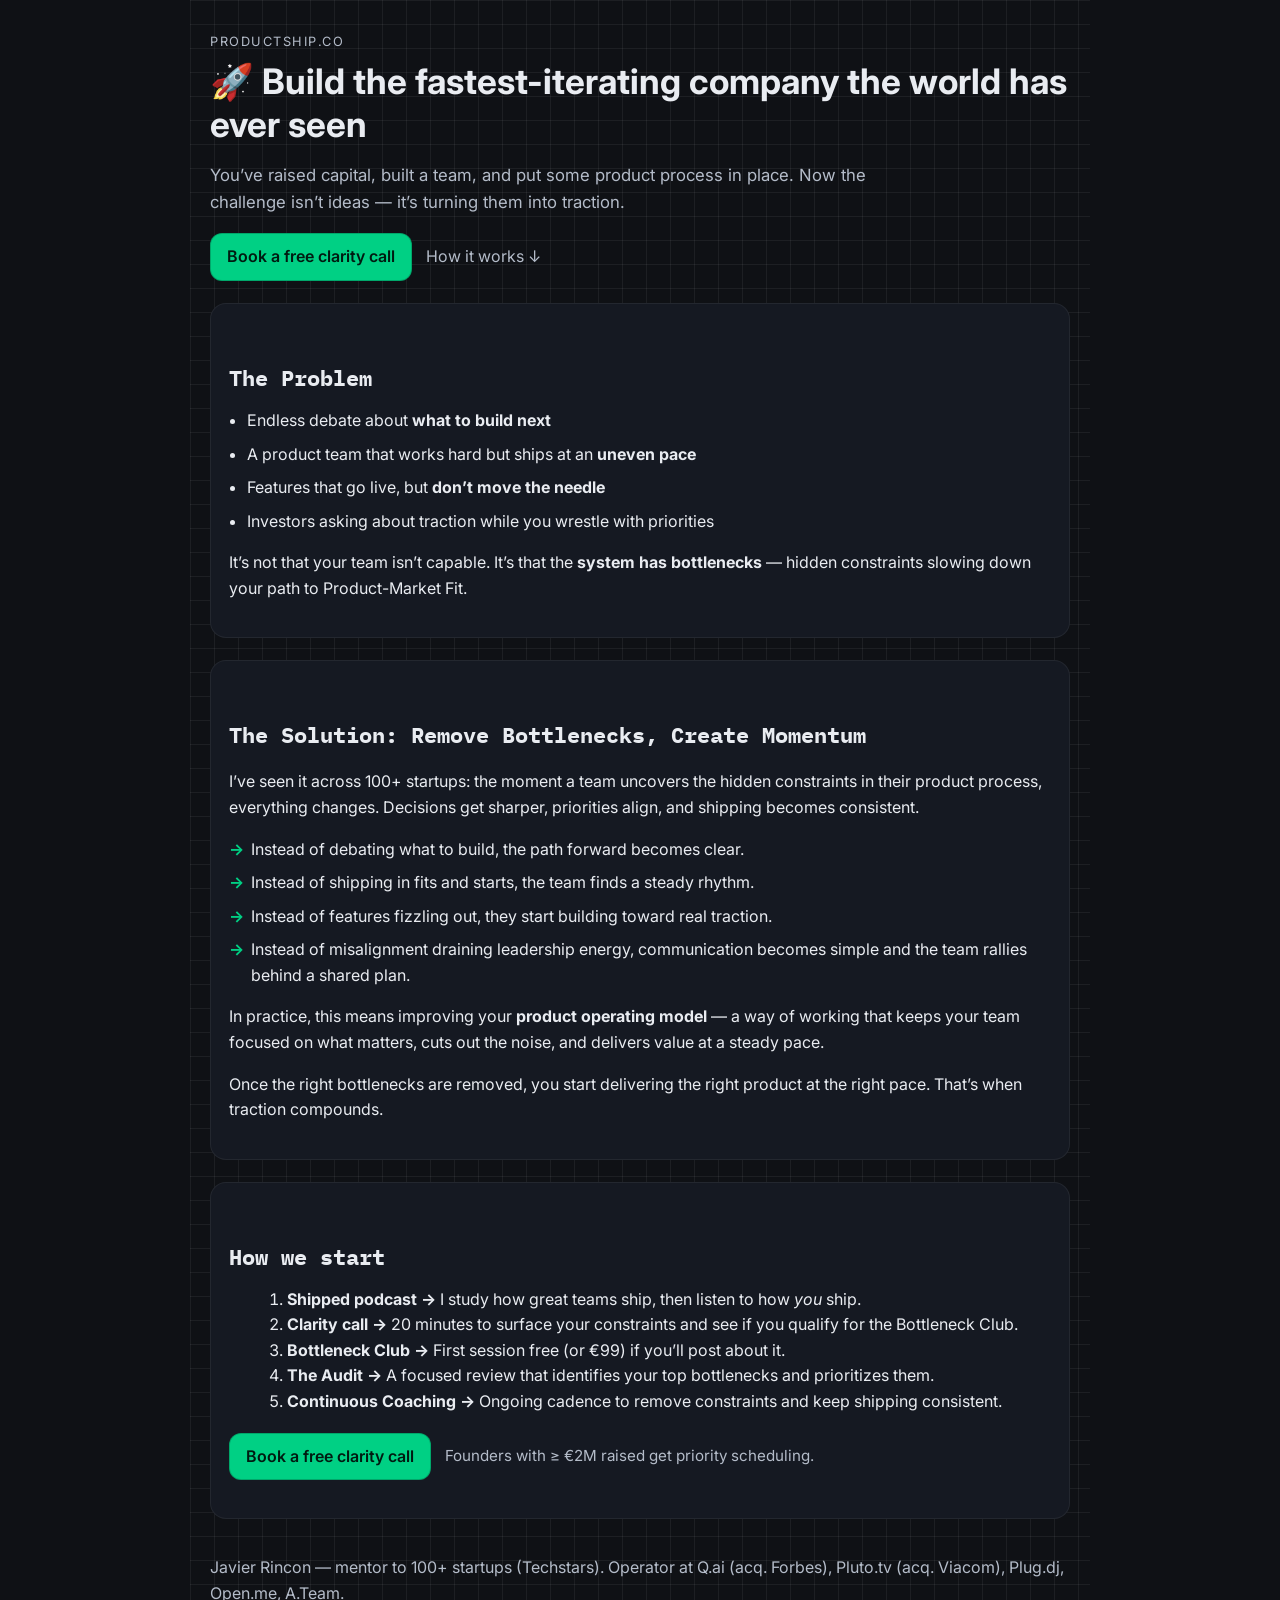
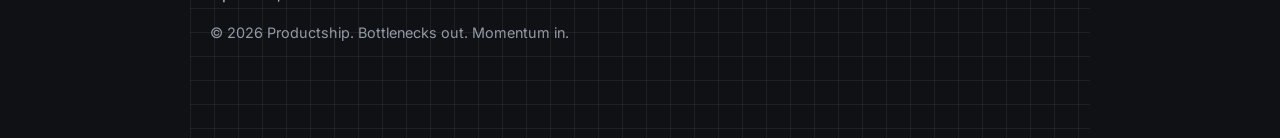
==== index.html @ 6538e162 "Initial commit: one-pager" ====
<!doctype html>
<html lang="en">
<head>
  <meta charset="utf-8" />
  <meta name="viewport" content="width=device-width,initial-scale=1" />
  <title>Productship — Bottlenecks out. Momentum in.</title>
  <meta name="description" content="Remove product bottlenecks, ship with rhythm, and compound traction. For founders with >€2M raised who want consistent delivery and smarter prioritization." />
  <meta name="robots" content="index,follow" />
  <link rel="icon" href="/favicon.svg" type="image/svg+xml" />
  <link href="https://fonts.googleapis.com/css2?family=Inter:wght@400;500;700&family=IBM+Plex+Mono:wght@500&display=swap" rel="stylesheet">
  <link rel="stylesheet" href="/styles.css" />
</head>
<body>
  <main class="wrap">
    <header class="hero">
      <div class="eyebrow">productship.co</div>
      <h1>🚀 Build the fastest-iterating company the world has ever seen</h1>
      <p class="lead">
        You’ve raised capital, built a team, and put some product process in place.
        Now the challenge isn’t ideas — it’s turning them into traction.
      </p>
      <div class="cta-row">
        <a class="btn" href="https://calendly.com/YOUR-SLUG/clarity-call" target="_blank" rel="noopener">Book a free clarity call</a>
        <a class="muted" href="#how">How it works ↓</a>
      </div>
    </header>

    <section class="section" id="problem">
      <h2>The Problem</h2>
      <ul class="bullets">
        <li>Endless debate about <strong>what to build next</strong></li>
        <li>A product team that works hard but ships at an <strong>uneven pace</strong></li>
        <li>Features that go live, but <strong>don’t move the needle</strong></li>
        <li>Investors asking about traction while you wrestle with priorities</li>
      </ul>
      <p>
        It’s not that your team isn’t capable. It’s that the <strong>system has bottlenecks</strong> —
        hidden constraints slowing down your path to Product-Market Fit.
      </p>
    </section>

    <section class="section" id="solution">
      <h2>The Solution: Remove Bottlenecks, Create Momentum</h2>
      <p>
        I’ve seen it across 100+ startups: the moment a team uncovers the hidden constraints in their
        product process, everything changes. Decisions get sharper, priorities align, and shipping becomes consistent.
      </p>
      <ul class="arrows">
        <li>Instead of debating what to build, the path forward becomes clear.</li>
        <li>Instead of shipping in fits and starts, the team finds a steady rhythm.</li>
        <li>Instead of features fizzling out, they start building toward real traction.</li>
        <li>Instead of misalignment draining leadership energy, communication becomes simple and the team rallies behind a shared plan.</li>
      </ul>
      <p>
        In practice, this means improving your <strong>product operating model</strong> — a way of working that keeps your team focused on what matters,
        cuts out the noise, and delivers value at a steady pace.
      </p>
      <p>
        Once the right bottlenecks are removed, you start delivering the right product at the right pace.
        That’s when traction compounds.
      </p>
    </section>

    <section class="section" id="how">
      <h2>How we start</h2>
      <ol class="steps">
        <li><strong>Shipped podcast →</strong> I study how great teams ship, then listen to how <em>you</em> ship.</li>
        <li><strong>Clarity call →</strong> 20 minutes to surface your constraints and see if you qualify for the Bottleneck Club.</li>
        <li><strong>Bottleneck Club →</strong> First session free (or €99) if you’ll post about it.</li>
        <li><strong>The Audit →</strong> A focused review that identifies your top bottlenecks and prioritizes them.</li>
        <li><strong>Continuous Coaching →</strong> Ongoing cadence to remove constraints and keep shipping consistent.</li>
      </ol>
      <div class="cta-row">
        <a class="btn" href="https://calendly.com/YOUR-SLUG/clarity-call" target="_blank" rel="noopener">Book a free clarity call</a>
        <span class="alt-note">Founders with ≥ €2M raised get priority scheduling.</span>
      </div>
    </section>

    <footer class="footer">
      <p class="sig">
        Javier Rincon — mentor to 100+ startups (Techstars). Operator at Q.ai (acq. Forbes), Pluto.tv (acq. Viacom), Plug.dj, Open.me, A.Team.
      </p>
      <p class="tiny">© <span id="y"></span> Productship. Bottlenecks out. Momentum in.</p>
    </footer>
  </main>

  <script>
    document.getElementById("y").textContent = new Date().getFullYear();
  </script>
</body>
</html>
---- styles.css ----
:root{
  --bg:#0f1115;
  --fg:#e9ecf1;
  --muted:#b4bcc9;
  --accent:#00d084;
  --card:#151922;
  --grid:rgba(255,255,255,0.06);
}
*{box-sizing:border-box}
html,body{height:100%}
body{
  margin:0; background:var(--bg); color:var(--fg);
  font-family:Inter, system-ui, -apple-system, Segoe UI, Roboto, Arial;
  line-height:1.6; -webkit-font-smoothing:antialiased;
}
.wrap{max-width:900px; margin:0 auto; padding:32px 20px 80px;
  background-image:
    linear-gradient(to right, var(--grid) 1px, transparent 1px),
    linear-gradient(to bottom, var(--grid) 1px, transparent 1px);
  background-size:24px 24px;
}
.eyebrow{color:var(--muted); text-transform:uppercase; letter-spacing:.12em; font-size:.8rem}
h1{font-size:2.2rem; line-height:1.2; margin:8px 0 8px}
h2{font-size:1.4rem; margin:36px 0 12px; font-family:"IBM Plex Mono", monospace}
.lead{color:var(--muted); font-size:1.05rem; max-width:60ch}
.section{background:var(--card); padding:20px 18px; border-radius:16px; margin-top:22px; border:1px solid rgba(255,255,255,0.06)}
ul.bullets{padding-left:18px; margin:10px 0}
ul.bullets li{margin:8px 0}
ul.arrows{list-style:none; padding-left:0; margin:14px 0}
ul.arrows li{margin:8px 0; padding-left:22px; position:relative}
ul.arrows li::before{content:"→"; position:absolute; left:0; top:0; color:var(--accent); font-weight:700}
ol.steps{margin:10px 0 0 18px}
.btn{display:inline-block; padding:10px 16px; border-radius:12px; font-weight:600;
  text-decoration:none; color:#001b11; background:var(--accent); border:1px solid rgba(0,0,0,0.2)}
.btn:hover{filter:brightness(0.95)}
.muted{color:var(--muted); text-decoration:none}
.muted:hover{text-decoration:underline}
.cta-row{display:flex; gap:14px; align-items:center; margin:18px 0}
.alt-note{color:var(--muted); font-size:.95rem}
.hero{margin-bottom:10px}
.footer{margin-top:36px; color:var(--muted)}
.sig{margin-bottom:8px}
.tiny{opacity:.8; font-size:.9rem}
@media (max-width:600px){
  h1{font-size:1.8rem}
  .cta-row{flex-direction:column; align-items:flex-start}
}
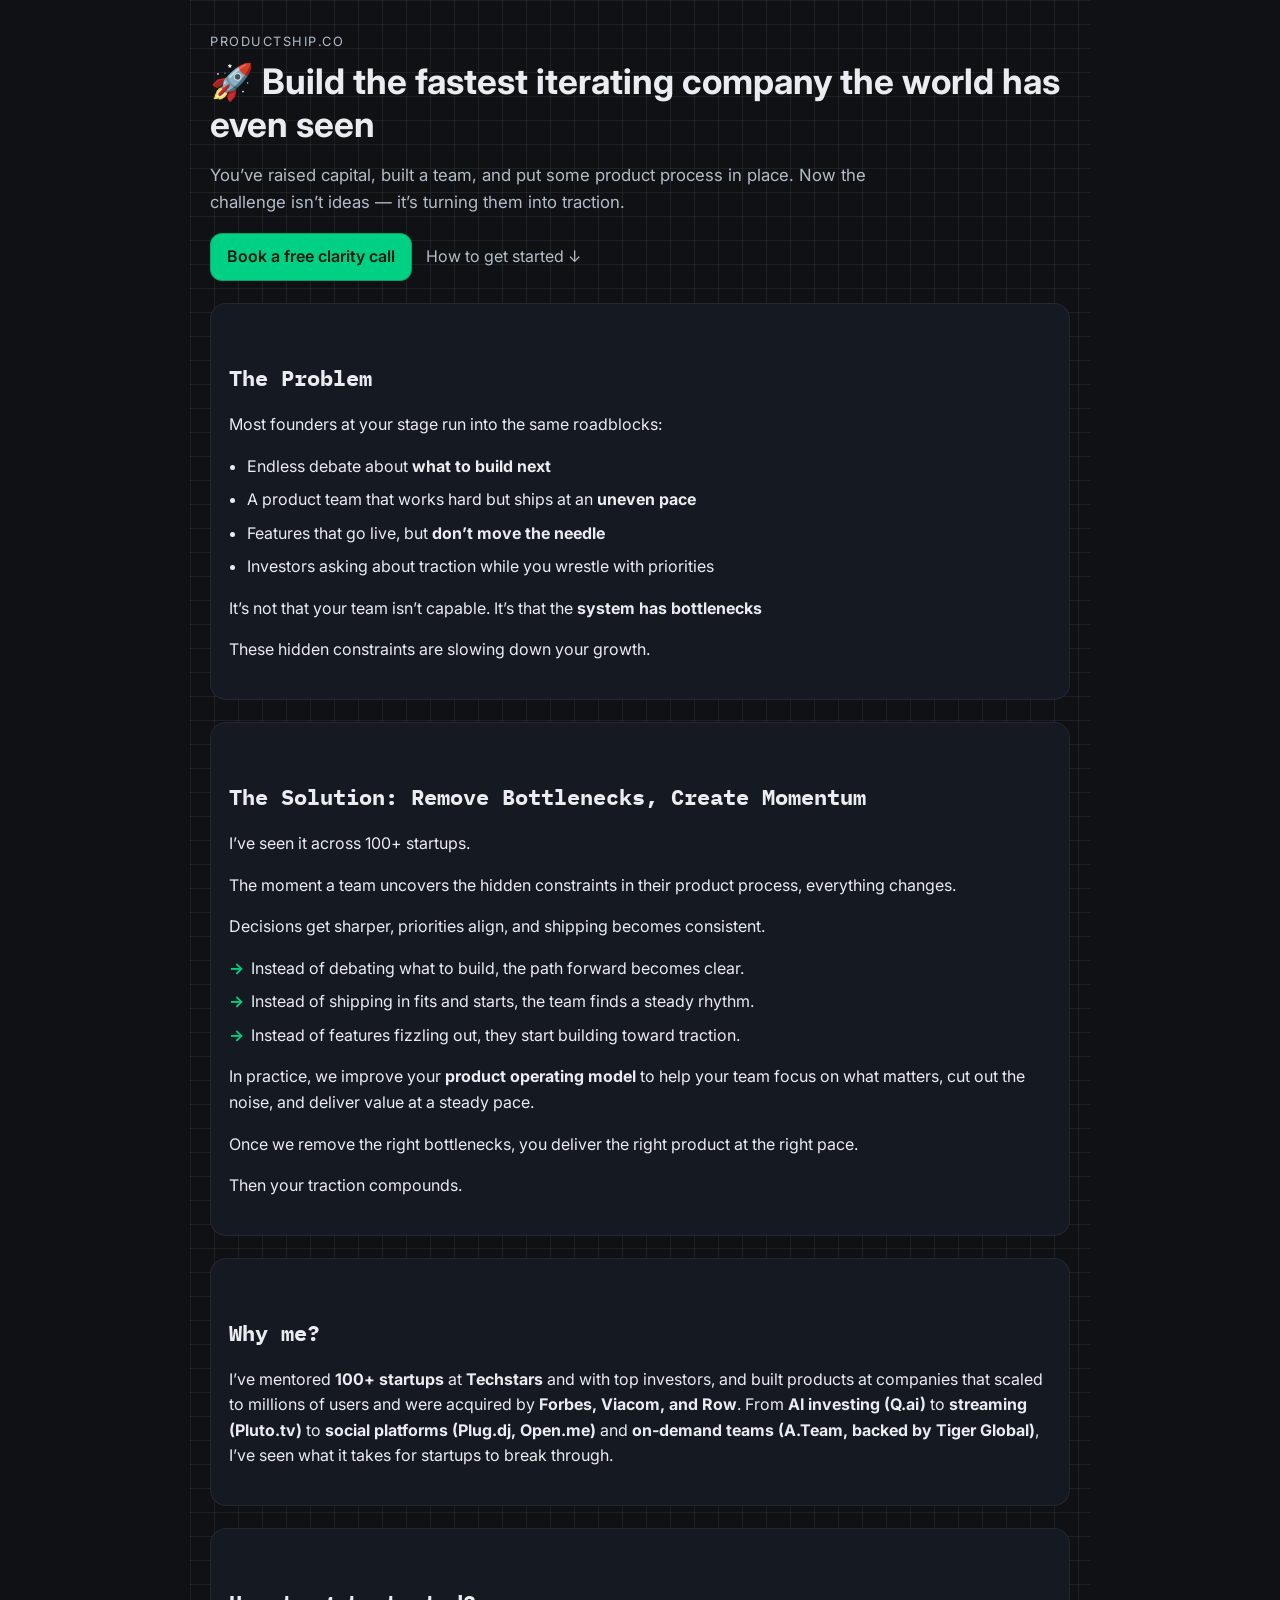
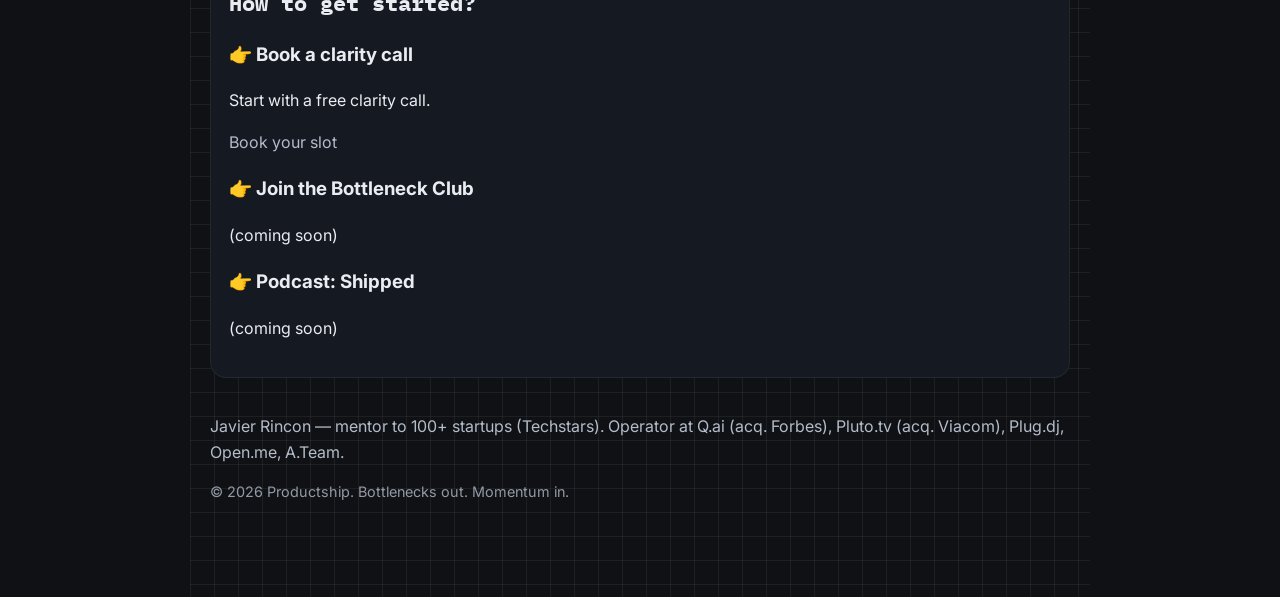
==== commit edae9259: "text updates" ====
--- a/index.html
+++ b/index.html
@@ -14,65 +14,77 @@
   <main class="wrap">
     <header class="hero">
       <div class="eyebrow">productship.co</div>
-      <h1>🚀 Build the fastest-iterating company the world has ever seen</h1>
+      <h1>🚀 Build the fastest iterating company the world has even seen</h1>
       <p class="lead">
         You’ve raised capital, built a team, and put some product process in place.
         Now the challenge isn’t ideas — it’s turning them into traction.
       </p>
       <div class="cta-row">
-        <a class="btn" href="https://calendly.com/YOUR-SLUG/clarity-call" target="_blank" rel="noopener">Book a free clarity call</a>
-        <a class="muted" href="#how">How it works ↓</a>
+        <a class="btn" href="https://cal.com/javierrincon/30min" target="_blank" rel="noopener">Book a free clarity call</a>
+        <a class="muted" href="#get-started">How to get started ↓</a>
       </div>
     </header>
 
     <section class="section" id="problem">
       <h2>The Problem</h2>
+      <p>
+        Most founders at your stage run into the same roadblocks:
+      </p>
       <ul class="bullets">
         <li>Endless debate about <strong>what to build next</strong></li>
         <li>A product team that works hard but ships at an <strong>uneven pace</strong></li>
         <li>Features that go live, but <strong>don’t move the needle</strong></li>
         <li>Investors asking about traction while you wrestle with priorities</li>
       </ul>
-      <p>
-        It’s not that your team isn’t capable. It’s that the <strong>system has bottlenecks</strong> —
-        hidden constraints slowing down your path to Product-Market Fit.
-      </p>
+      <p>It’s not that your team isn’t capable. It’s that the <strong>system has bottlenecks</strong></p>
+      <p>These hidden constraints are slowing down your growth.</p>
     </section>
 
     <section class="section" id="solution">
       <h2>The Solution: Remove Bottlenecks, Create Momentum</h2>
-      <p>
-        I’ve seen it across 100+ startups: the moment a team uncovers the hidden constraints in their
-        product process, everything changes. Decisions get sharper, priorities align, and shipping becomes consistent.
-      </p>
+      <p>I’ve seen it across 100+ startups.</p>
+      <p> The moment a team uncovers the hidden constraints in their product process, everything changes.</p>
+      <p> Decisions get sharper, priorities align, and shipping becomes consistent.</p>
       <ul class="arrows">
         <li>Instead of debating what to build, the path forward becomes clear.</li>
         <li>Instead of shipping in fits and starts, the team finds a steady rhythm.</li>
-        <li>Instead of features fizzling out, they start building toward real traction.</li>
-        <li>Instead of misalignment draining leadership energy, communication becomes simple and the team rallies behind a shared plan.</li>
+        <li>Instead of features fizzling out, they start building toward traction.</li>
       </ul>
       <p>
-        In practice, this means improving your <strong>product operating model</strong> — a way of working that keeps your team focused on what matters,
-        cuts out the noise, and delivers value at a steady pace.
+        In practice, we improve your <strong>product operating model</strong> to help your team focus on what matters,
+        cut out the noise, and deliver value at a steady pace.
       </p>
+      <p>Once we remove the right bottlenecks, you deliver the right product at the right pace.</p>
+      <p>Then your traction compounds.</p>
+    </section>
+
+    <section class="section" id="why">
+      <h2>Why me?</h2>
       <p>
-        Once the right bottlenecks are removed, you start delivering the right product at the right pace.
-        That’s when traction compounds.
+        I’ve mentored <strong>100+ startups</strong> at <strong>Techstars</strong> and with top investors,
+        and built products at companies that scaled to millions of users and were acquired by
+        <strong>Forbes, Viacom, and Row</strong>. From <strong>AI investing (Q.ai)</strong> to
+        <strong>streaming (Pluto.tv)</strong> to <strong>social platforms (Plug.dj, Open.me)</strong> and
+        <strong>on-demand teams (A.Team, backed by Tiger Global)</strong>, I’ve seen what it takes for startups to break through.
       </p>
     </section>
 
-    <section class="section" id="how">
-      <h2>How we start</h2>
-      <ol class="steps">
-        <li><strong>Shipped podcast →</strong> I study how great teams ship, then listen to how <em>you</em> ship.</li>
-        <li><strong>Clarity call →</strong> 20 minutes to surface your constraints and see if you qualify for the Bottleneck Club.</li>
-        <li><strong>Bottleneck Club →</strong> First session free (or €99) if you’ll post about it.</li>
-        <li><strong>The Audit →</strong> A focused review that identifies your top bottlenecks and prioritizes them.</li>
-        <li><strong>Continuous Coaching →</strong> Ongoing cadence to remove constraints and keep shipping consistent.</li>
-      </ol>
-      <div class="cta-row">
-        <a class="btn" href="https://calendly.com/YOUR-SLUG/clarity-call" target="_blank" rel="noopener">Book a free clarity call</a>
-        <span class="alt-note">Founders with ≥ €2M raised get priority scheduling.</span>
+    <section class="section" id="get-started">
+      <h2>How to get started?</h2>
+      <div class="tiles">
+        <div class="tile">
+          <h3>👉 Book a clarity call</h3>
+          <p>Start with a free clarity call.</p>
+          <p><a class="muted underline" href="https://calendly.com/YOUR-SLUG/clarity-call" target="_blank" rel="noopener">Book your slot</a></p>
+        </div>
+        <div class="tile">
+          <h3>👉 Join the Bottleneck Club</h3>
+          <p>(coming soon)</p>
+        </div>
+        <div class="tile">
+          <h3>👉 Podcast: Shipped</h3>
+          <p>(coming soon)</p>
+        </div>
       </div>
     </section>
 
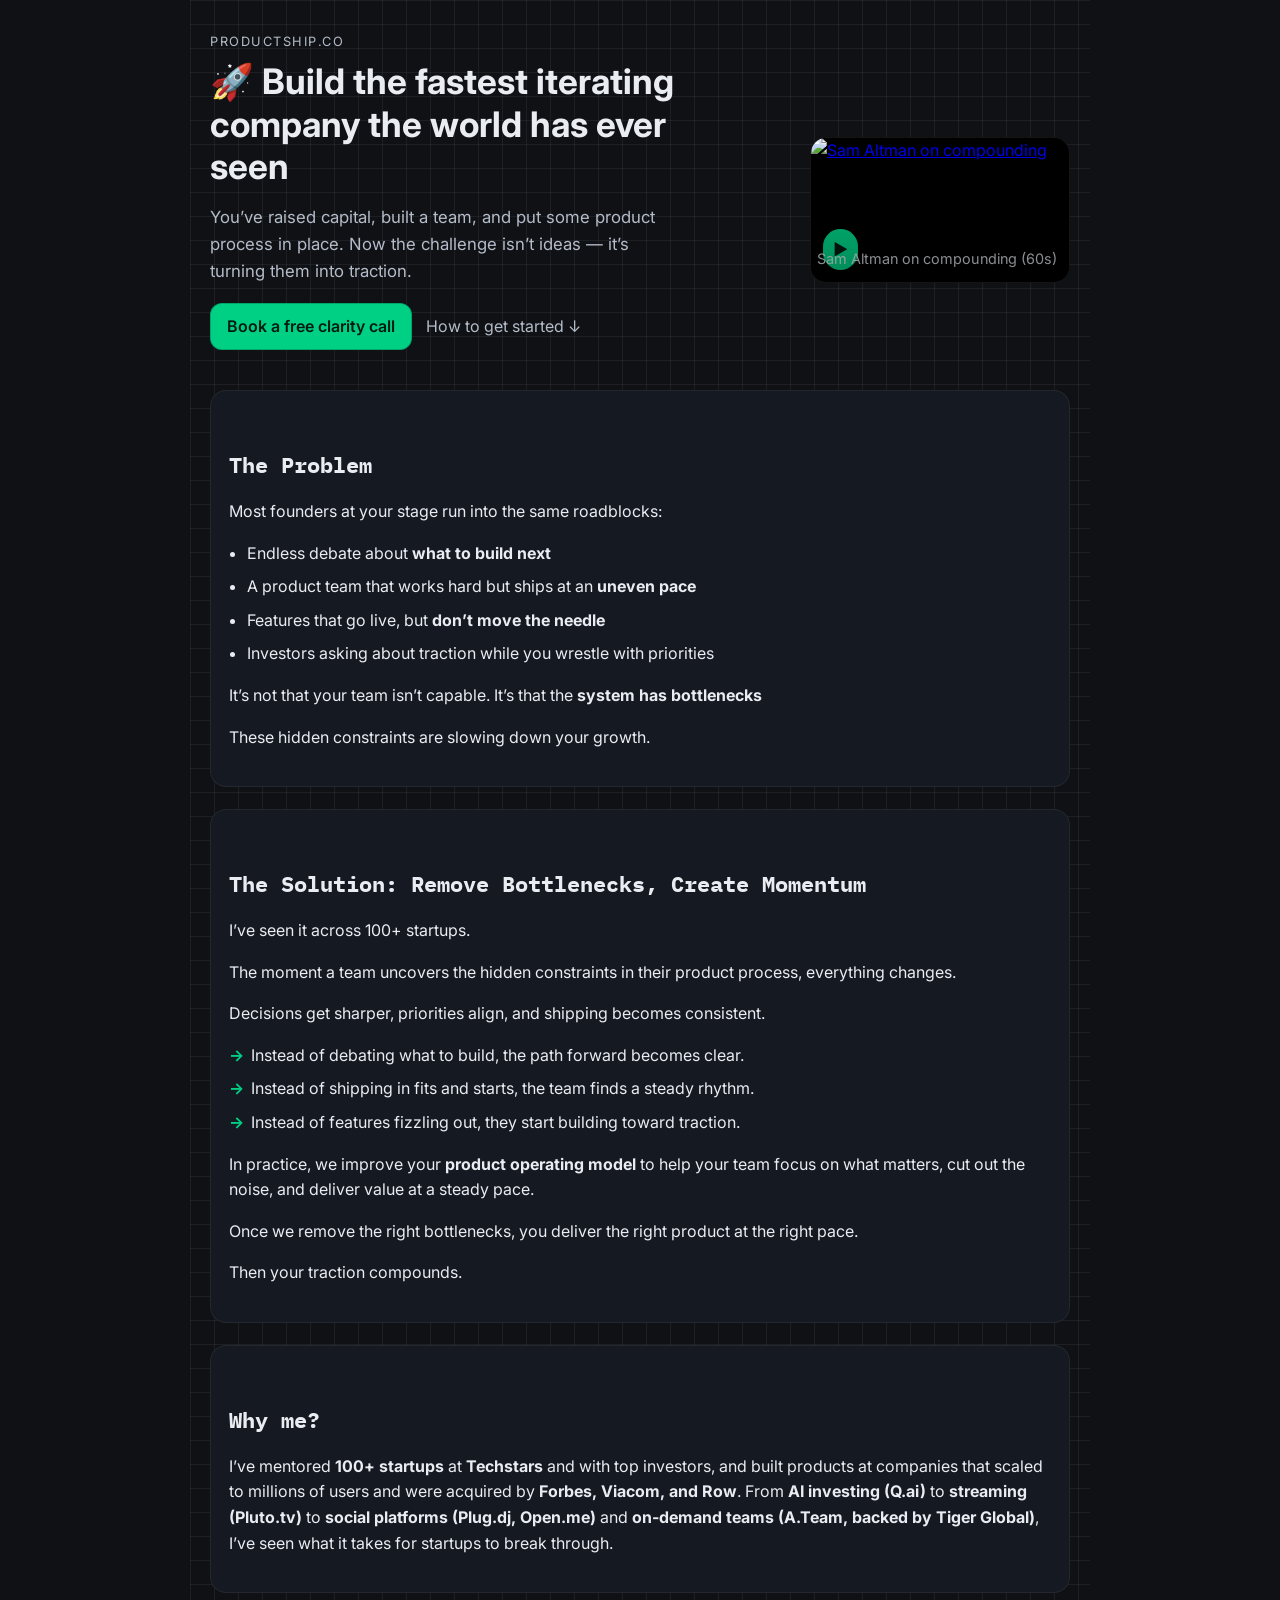
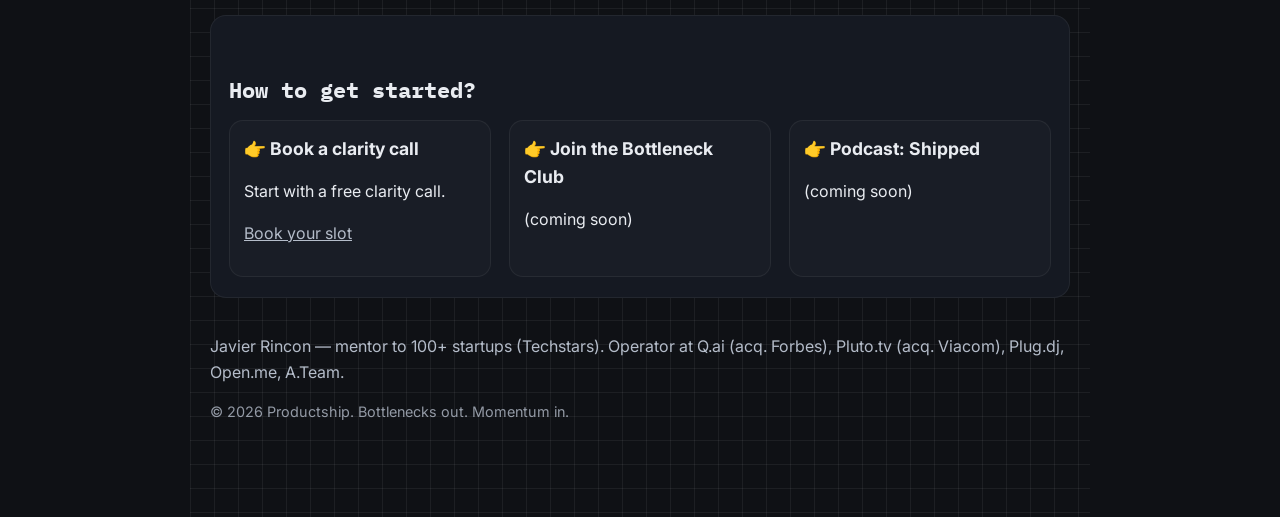
==== commit 5f9b0a72: "Sam Altman video" ====
--- a/index.html
+++ b/index.html
@@ -14,14 +14,31 @@
   <main class="wrap">
     <header class="hero">
       <div class="eyebrow">productship.co</div>
-      <h1>🚀 Build the fastest iterating company the world has even seen</h1>
-      <p class="lead">
-        You’ve raised capital, built a team, and put some product process in place.
-        Now the challenge isn’t ideas — it’s turning them into traction.
-      </p>
-      <div class="cta-row">
-        <a class="btn" href="https://cal.com/javierrincon/30min" target="_blank" rel="noopener">Book a free clarity call</a>
-        <a class="muted" href="#get-started">How to get started ↓</a>
+      <div class="hero-grid">
+        <!-- Left: copy -->
+        <div class="hero-copy">
+          <h1>🚀 Build the fastest iterating company the world has ever seen</h1>
+          <p class="lead">
+            You’ve raised capital, built a team, and put some product process in place.
+            Now the challenge isn’t ideas — it’s turning them into traction.
+          </p>
+          <div class="cta-row">
+            <a class="btn" href="https://calendly.com/YOUR-SLUG/clarity-call" target="_blank" rel="noopener">Book a free clarity call</a>
+            <a class="muted" href="#get-started">How to get started ↓</a>
+          </div>
+        </div>
+
+        <!-- Right: video thumbnail -->
+        <a
+          class="hero-video"
+          href="https://www.youtube.com/watch?v=VIDEO_ID&t=START_SECONDSs"
+          target="_blank" rel="noopener"
+          aria-label="Watch Sam Altman on compounding"
+        >
+          <img src="/sam.jpg" alt="Sam Altman on compounding" />
+          <span class="play">▶</span>
+          <span class="caption">Sam Altman on compounding (60s)</span>
+        </a>
       </div>
     </header>
 
--- a/styles.css
+++ b/styles.css
@@ -22,6 +22,7 @@
 .eyebrow{color:var(--muted); text-transform:uppercase; letter-spacing:.12em; font-size:.8rem}
 h1{font-size:2.2rem; line-height:1.2; margin:8px 0 8px}
 h2{font-size:1.4rem; margin:36px 0 12px; font-family:"IBM Plex Mono", monospace}
+h3{margin:0 0 6px; font-size:1.1rem}
 .lead{color:var(--muted); font-size:1.05rem; max-width:60ch}
 .section{background:var(--card); padding:20px 18px; border-radius:16px; margin-top:22px; border:1px solid rgba(255,255,255,0.06)}
 ul.bullets{padding-left:18px; margin:10px 0}
@@ -35,13 +36,52 @@
 .btn:hover{filter:brightness(0.95)}
 .muted{color:var(--muted); text-decoration:none}
 .muted:hover{text-decoration:underline}
+.underline{text-decoration:underline}
 .cta-row{display:flex; gap:14px; align-items:center; margin:18px 0}
 .alt-note{color:var(--muted); font-size:.95rem}
 .hero{margin-bottom:10px}
 .footer{margin-top:36px; color:var(--muted)}
 .sig{margin-bottom:8px}
 .tiny{opacity:.8; font-size:.9rem}
+
+/* New tiles grid for "How to get started?" */
+.tiles{display:grid; grid-template-columns:1fr; gap:18px}
+.tile{background:rgba(255,255,255,0.02); border:1px solid rgba(255,255,255,0.06); border-radius:14px; padding:14px}
+@media (min-width:700px){
+  .tiles{grid-template-columns:repeat(3,1fr)}
+}
+
 @media (max-width:600px){
   h1{font-size:1.8rem}
   .cta-row{flex-direction:column; align-items:flex-start}
-}+}
+
+/* hero layout with video thumb */
+.hero-grid{display:grid; grid-template-columns:1fr; gap:18px; align-items:center}
+@media (min-width:900px){ .hero-grid{grid-template-columns:1.3fr 1fr} }
+
+.hero-video{
+  display:block; position:relative; aspect-ratio:16/9; border-radius:16px;
+  border:1px solid rgba(255,255,255,0.08); background:#000 center/cover no-repeat;
+  overflow:hidden;
+}
+.hero-video::after{content:""; position:absolute; inset:0;
+  background:linear-gradient(to bottom, rgba(0,0,0,0), rgba(0,0,0,0.35));
+}
+.hero-video .play{
+  position:absolute; left:12px; bottom:12px; background:var(--accent); color:#001b11;
+  padding:8px 10px; border-radius:999px; font-weight:700
+}
+.hero-video .caption{
+  position:absolute; right:12px; bottom:12px; font-size:.9rem; color:var(--fg); opacity:.85
+}
+
+/* shrink the hero video ~50% on desktop */
+@media (min-width:900px){
+  .hero-video{
+    width:50%;
+    justify-self:end;
+    min-width:260px; /* optional floor */
+  }
+}
+
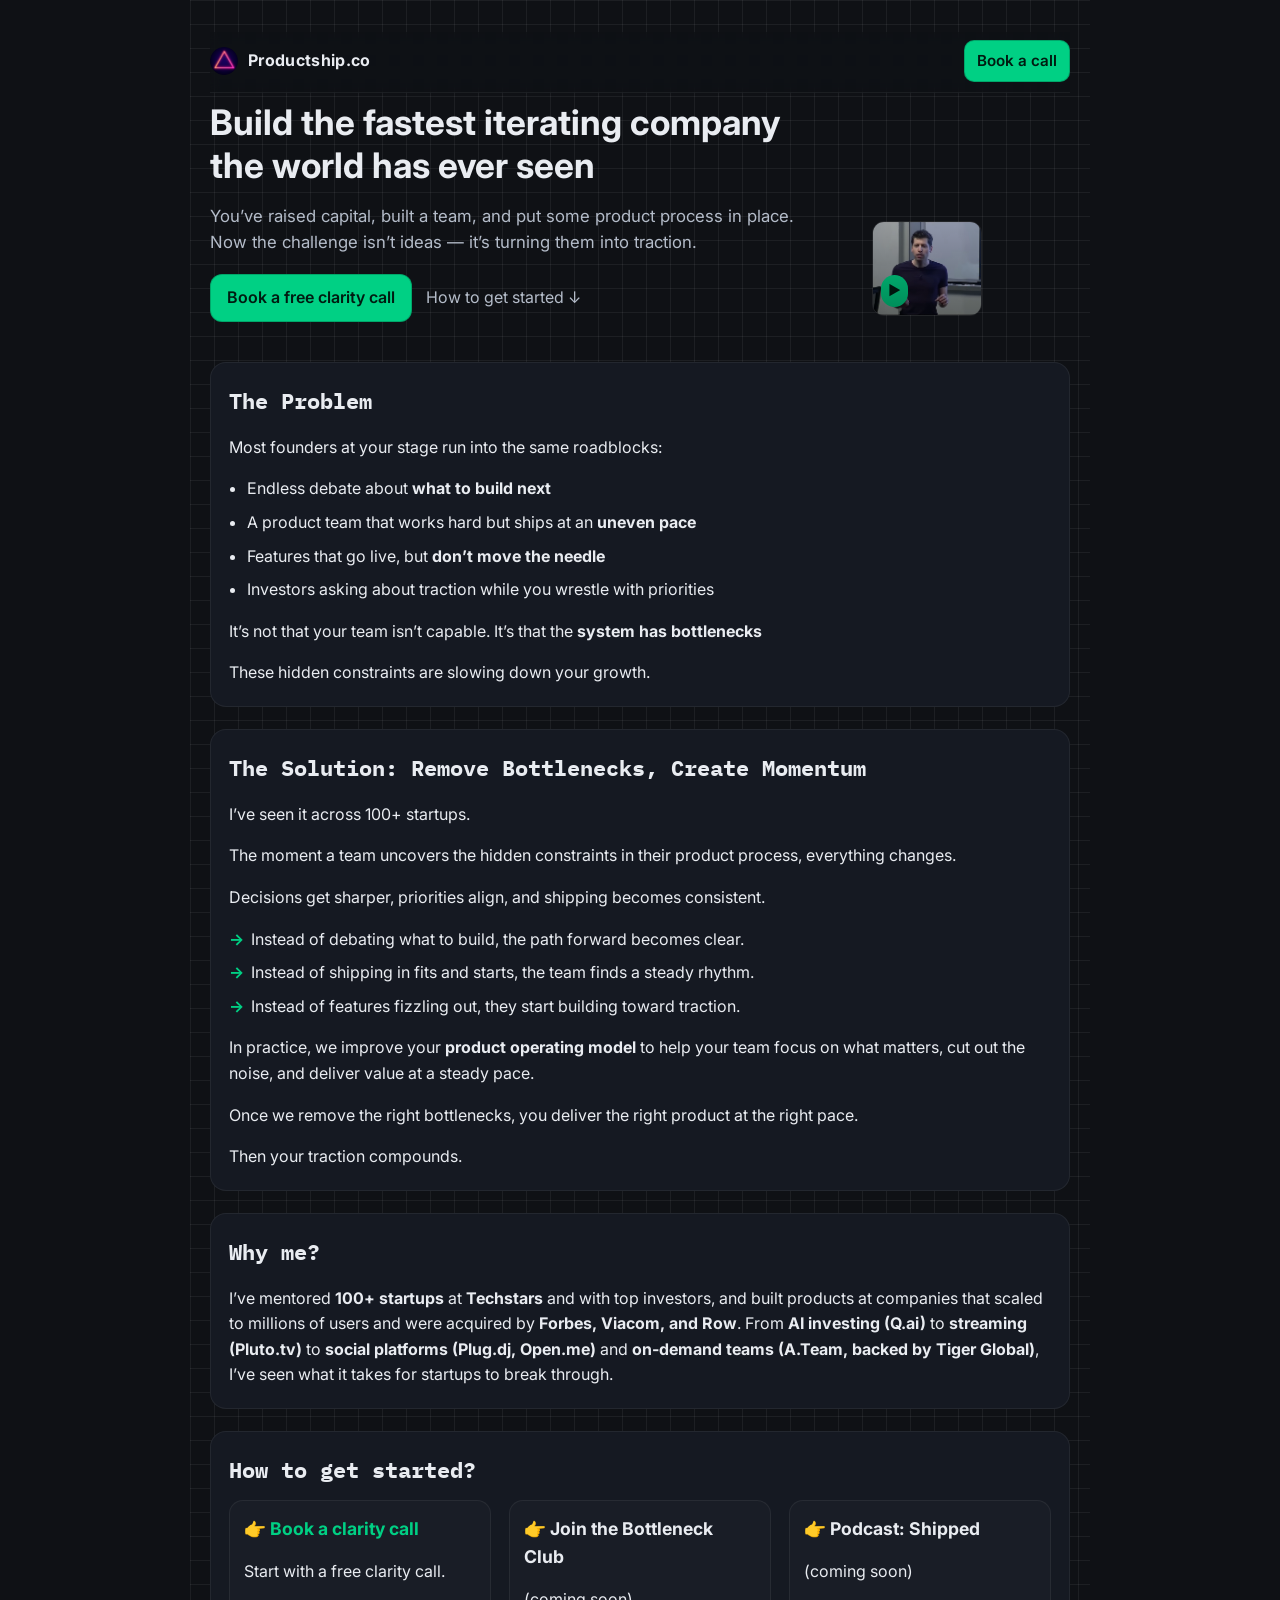
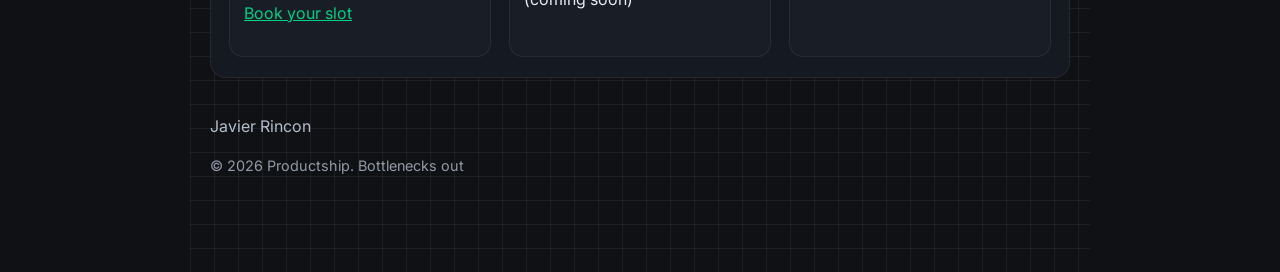
==== commit c203bf7e: "Full new version" ====
--- a/index.html
+++ b/index.html
@@ -6,41 +6,46 @@
   <title>Productship — Bottlenecks out. Momentum in.</title>
   <meta name="description" content="Remove product bottlenecks, ship with rhythm, and compound traction. For founders with >€2M raised who want consistent delivery and smarter prioritization." />
   <meta name="robots" content="index,follow" />
-  <link rel="icon" href="/favicon.svg" type="image/svg+xml" />
+  <link rel="icon" href="/favicon.ico" type="image/svg+xml" />
   <link href="https://fonts.googleapis.com/css2?family=Inter:wght@400;500;700&family=IBM+Plex+Mono:wght@500&display=swap" rel="stylesheet">
   <link rel="stylesheet" href="/styles.css" />
 </head>
 <body>
   <main class="wrap">
+    <!-- Brand topbar -->
+    <div class="topbar">
+      <a class="brand" href="/">
+        <img class="logo" src="./images/Logo.png" alt="Productship logo" />
+        <span>Productship.co</span>
+      </a>
+      <nav class="nav">
+        <a class="btn small" href="https://cal.com/javierrincon/30min" target="_blank" rel="noopener">Book a call</a>
+      </nav>
+    </div>
+
     <header class="hero">
-      <div class="eyebrow">productship.co</div>
-      <div class="hero-grid">
-        <!-- Left: copy -->
-        <div class="hero-copy">
-          <h1>🚀 Build the fastest iterating company the world has ever seen</h1>
-          <p class="lead">
-            You’ve raised capital, built a team, and put some product process in place.
-            Now the challenge isn’t ideas — it’s turning them into traction.
-          </p>
-          <div class="cta-row">
-            <a class="btn" href="https://calendly.com/YOUR-SLUG/clarity-call" target="_blank" rel="noopener">Book a free clarity call</a>
-            <a class="muted" href="#get-started">How to get started ↓</a>
-          </div>
+      <div class="hero-copy">
+        <h1>Build the fastest iterating company <br> the world has ever seen</h1>
+
+        <p class="lead"> You’ve raised capital, built a team, and put some product process in place.<br>
+          <a class="hero-video"
+            href="https://www.youtube.com/shorts/NE436M5PeOw"
+            target="_blank" rel="noopener noreferrer"
+            aria-label="Watch Sam Altman on compounding">
+            <img src="./sam.png" alt="Sam Altman on compounding" loading="lazy" />
+            <span class="play">▶</span>
+          </a>
+          Now the challenge isn’t ideas — it’s turning them into traction.
+        </p>
+
+        <div class="cta-row">
+          <a class="btn" href="https://cal.com/javierrincon/30min" target="_blank" rel="noopener">Book a free clarity call</a>
+          <a class="muted" href="#get-started">How to get started ↓</a>
         </div>
-
-        <!-- Right: video thumbnail -->
-        <a
-          class="hero-video"
-          href="https://www.youtube.com/watch?v=VIDEO_ID&t=START_SECONDSs"
-          target="_blank" rel="noopener"
-          aria-label="Watch Sam Altman on compounding"
-        >
-          <img src="/sam.jpg" alt="Sam Altman on compounding" />
-          <span class="play">▶</span>
-          <span class="caption">Sam Altman on compounding (60s)</span>
-        </a>
       </div>
     </header>
+
+
 
     <section class="section" id="problem">
       <h2>The Problem</h2>
@@ -92,7 +97,7 @@
         <div class="tile">
           <h3>👉 Book a clarity call</h3>
           <p>Start with a free clarity call.</p>
-          <p><a class="muted underline" href="https://calendly.com/YOUR-SLUG/clarity-call" target="_blank" rel="noopener">Book your slot</a></p>
+          <p><a class="muted underline" href="https://cal.com/javierrincon/30min" target="_blank" rel="noopener">Book your slot</a></p>
         </div>
         <div class="tile">
           <h3>👉 Join the Bottleneck Club</h3>
@@ -106,10 +111,8 @@
     </section>
 
     <footer class="footer">
-      <p class="sig">
-        Javier Rincon — mentor to 100+ startups (Techstars). Operator at Q.ai (acq. Forbes), Pluto.tv (acq. Viacom), Plug.dj, Open.me, A.Team.
-      </p>
-      <p class="tiny">© <span id="y"></span> Productship. Bottlenecks out. Momentum in.</p>
+      <p class="sig"> Javier Rincon </p>
+      <p class="tiny">© <span id="y"></span> Productship. Bottlenecks out</p>
     </footer>
   </main>
 
--- a/styles.css
+++ b/styles.css
@@ -6,82 +6,198 @@
   --card:#151922;
   --grid:rgba(255,255,255,0.06);
 }
+
 *{box-sizing:border-box}
 html,body{height:100%}
+
+/* ===== Brand Topbar with Logo ===== */
+.topbar{
+  position: sticky; top: 0; z-index: 20;
+  display:flex; align-items:center; justify-content:space-between;
+  padding:8px 0 10px; margin-bottom:8px;
+  background:rgba(15,17,21,0.65); /* subtle glassy bar over the grid */
+  backdrop-filter:saturate(140%) blur(6px);
+  border-bottom:1px solid rgba(255,255,255,0.06);
+}
+.brand{display:flex; align-items:center; gap:10px; text-decoration:none; color:var(--fg); font-weight:700; letter-spacing:.02em}
+.logo{width:28px; height:28px; border-radius:50%; display:block}
+.nav{display:flex; align-items:center; gap:14px}
+.nav a{color:var(--muted); text-decoration:none; font-size:.95rem}
+.nav a:hover{color:var(--fg); text-decoration:underline}
+
+/* small green CTA in topbar */
+.btn.small{padding:8px 12px; font-size:.95rem; border-radius:10px}
+
+/* collapse nav links on small screens, keep the CTA */
+@media (max-width:720px){
+  .nav a:not(.btn){display:none}
+}
+
+
 body{
-  margin:0; background:var(--bg); color:var(--fg);
+  margin:0;
+  background:var(--bg);
+  color:var(--fg);
   font-family:Inter, system-ui, -apple-system, Segoe UI, Roboto, Arial;
-  line-height:1.6; -webkit-font-smoothing:antialiased;
-}
-.wrap{max-width:900px; margin:0 auto; padding:32px 20px 80px;
+  line-height:1.6;
+  -webkit-font-smoothing:antialiased;
+}
+
+.wrap{
+  max-width:900px; margin:0 auto; padding:32px 20px 80px;
   background-image:
     linear-gradient(to right, var(--grid) 1px, transparent 1px),
     linear-gradient(to bottom, var(--grid) 1px, transparent 1px);
   background-size:24px 24px;
 }
+
 .eyebrow{color:var(--muted); text-transform:uppercase; letter-spacing:.12em; font-size:.8rem}
 h1{font-size:2.2rem; line-height:1.2; margin:8px 0 8px}
 h2{font-size:1.4rem; margin:36px 0 12px; font-family:"IBM Plex Mono", monospace}
 h3{margin:0 0 6px; font-size:1.1rem}
 .lead{color:var(--muted); font-size:1.05rem; max-width:60ch}
-.section{background:var(--card); padding:20px 18px; border-radius:16px; margin-top:22px; border:1px solid rgba(255,255,255,0.06)}
+
+.section{
+  background:var(--card);
+  padding:20px 18px;
+  border-radius:16px;
+  margin-top:22px;
+  border:1px solid rgba(255,255,255,0.06);
+}
+
+/* callout used in Solution */
+.callout{
+  border-left:4px solid var(--accent);
+  background:rgba(255,255,255,0.03);
+  padding:12px 14px;
+  border-radius:12px;
+  margin-top:12px;
+}
+
 ul.bullets{padding-left:18px; margin:10px 0}
 ul.bullets li{margin:8px 0}
+
 ul.arrows{list-style:none; padding-left:0; margin:14px 0}
 ul.arrows li{margin:8px 0; padding-left:22px; position:relative}
 ul.arrows li::before{content:"→"; position:absolute; left:0; top:0; color:var(--accent); font-weight:700}
+
 ol.steps{margin:10px 0 0 18px}
-.btn{display:inline-block; padding:10px 16px; border-radius:12px; font-weight:600;
-  text-decoration:none; color:#001b11; background:var(--accent); border:1px solid rgba(0,0,0,0.2)}
-.btn:hover{filter:brightness(0.95)}
+
+/* ghost button (no green fill) */
+.btn{
+  display:inline-block;
+  padding:10px 16px;
+  border-radius:12px;
+  font-weight:600;
+  text-decoration:none;
+  color:#001b11;                 /* dark text on green */
+  background:var(--accent);      /* green fill */
+  border:1px solid rgba(0,0,0,0.2);
+}
+.btn:hover{ filter:brightness(0.95); }
+.btn:focus-visible{ outline:2px solid var(--accent); outline-offset:2px; }
+
 .muted{color:var(--muted); text-decoration:none}
 .muted:hover{text-decoration:underline}
 .underline{text-decoration:underline}
+
 .cta-row{display:flex; gap:14px; align-items:center; margin:18px 0}
+
 .alt-note{color:var(--muted); font-size:.95rem}
 .hero{margin-bottom:10px}
+
+/* clearfix so the floated thumbnail doesn’t leak */
+.hero-copy::after{content:""; display:table; clear:both;}
+
 .footer{margin-top:36px; color:var(--muted)}
 .sig{margin-bottom:8px}
 .tiny{opacity:.8; font-size:.9rem}
 
-/* New tiles grid for "How to get started?" */
+/* ==== "How to get started?" tiles ==== */
 .tiles{display:grid; grid-template-columns:1fr; gap:18px}
-.tile{background:rgba(255,255,255,0.02); border:1px solid rgba(255,255,255,0.06); border-radius:14px; padding:14px}
+.tile{
+  background:rgba(255,255,255,0.02);
+  border:1px solid rgba(255,255,255,0.06);
+  border-radius:14px; padding:14px;
+}
 @media (min-width:700px){
   .tiles{grid-template-columns:repeat(3,1fr)}
 }
 
+/* mobile tweaks */
 @media (max-width:600px){
   h1{font-size:1.8rem}
   .cta-row{flex-direction:column; align-items:flex-start}
 }
 
-/* hero layout with video thumb */
-.hero-grid{display:grid; grid-template-columns:1fr; gap:18px; align-items:center}
-@media (min-width:900px){ .hero-grid{grid-template-columns:1.3fr 1fr} }
+/* ==== Hero thumbnail (floated inside the lead) ==== */
+.hero-grid{display:block} /* collapse any 2-col variant */
 
 .hero-video{
-  display:block; position:relative; aspect-ratio:16/9; border-radius:16px;
-  border:1px solid rgba(255,255,255,0.08); background:#000 center/cover no-repeat;
+  float:right;
+  width:110px;
+  /* top | right | bottom | left  → push farther into the gutter */
+  margin:-8px clamp(-112px, -12vw, -36px) 8px 16px;
+  position:relative;
+  border-radius:12px;
+  border:1px solid rgba(255,255,255,0.08);
   overflow:hidden;
-}
-.hero-video::after{content:""; position:absolute; inset:0;
+  display:inline-block;
+}
+.hero-video img{display:block; width:100%; height:auto; background:#000}
+.hero-video::after{
+  content:""; position:absolute; inset:0;
   background:linear-gradient(to bottom, rgba(0,0,0,0), rgba(0,0,0,0.35));
 }
 .hero-video .play{
-  position:absolute; left:12px; bottom:12px; background:var(--accent); color:#001b11;
-  padding:8px 10px; border-radius:999px; font-weight:700
-}
-.hero-video .caption{
-  position:absolute; right:12px; bottom:12px; font-size:.9rem; color:var(--fg); opacity:.85
-}
-
-/* shrink the hero video ~50% on desktop */
-@media (min-width:900px){
-  .hero-video{
-    width:50%;
-    justify-self:end;
-    min-width:260px; /* optional floor */
-  }
-}
-
+  position:absolute; left:8px; bottom:8px;
+  background:var(--accent); color:#001b11;
+  padding:5px 7px; border-radius:999px; font-weight:700; font-size:.85rem;
+}
+/* hide caption if you had one */
+/* .hero-video .caption{display:none;} */
+
+/* stack nicely on small screens */
+@media (max-width:899px){
+  .hero-video{ float:none; width:100%; margin:12px 0; }
+}
+
+/* --- Unify CTA buttons (topbar + hero) and shield from .nav link styles --- */
+.nav a.btn,
+.topbar .btn{
+  background: var(--accent);
+  color: #001b11;
+  border: 1px solid rgba(0,0,0,0.2);
+}
+
+/* keep hover consistent (no underline, same text color) */
+.nav a.btn:hover,
+.topbar .btn:hover{
+  color: #001b11;
+  text-decoration: none;
+  filter: brightness(0.95);
+}
+
+.nav a.btn:focus-visible,
+.topbar .btn:focus-visible{
+  outline: 2px solid var(--accent);
+  outline-offset: 2px;
+}
+
+/* Balance section vertical spacing */
+.section h2{ margin: 0 0 12px; }           /* remove the big top margin on section titles */
+.section > :first-child{ margin-top: 0; }  /* safety: no extra top margin on first child */
+.section > :last-child{ margin-bottom: 0; }/* trim extra space at the bottom */
+
+/* Make the first tile (Book a clarity call) use the accent green */
+#get-started .tiles .tile:first-child h3{
+  color: var(--accent);
+}
+#get-started .tiles .tile:first-child a,
+#get-started .tiles .tile:first-child a:visited{
+  color: var(--accent);
+  text-decoration: underline;
+}
+#get-started .tiles .tile:first-child a:hover{
+  filter: brightness(0.95);
+}
